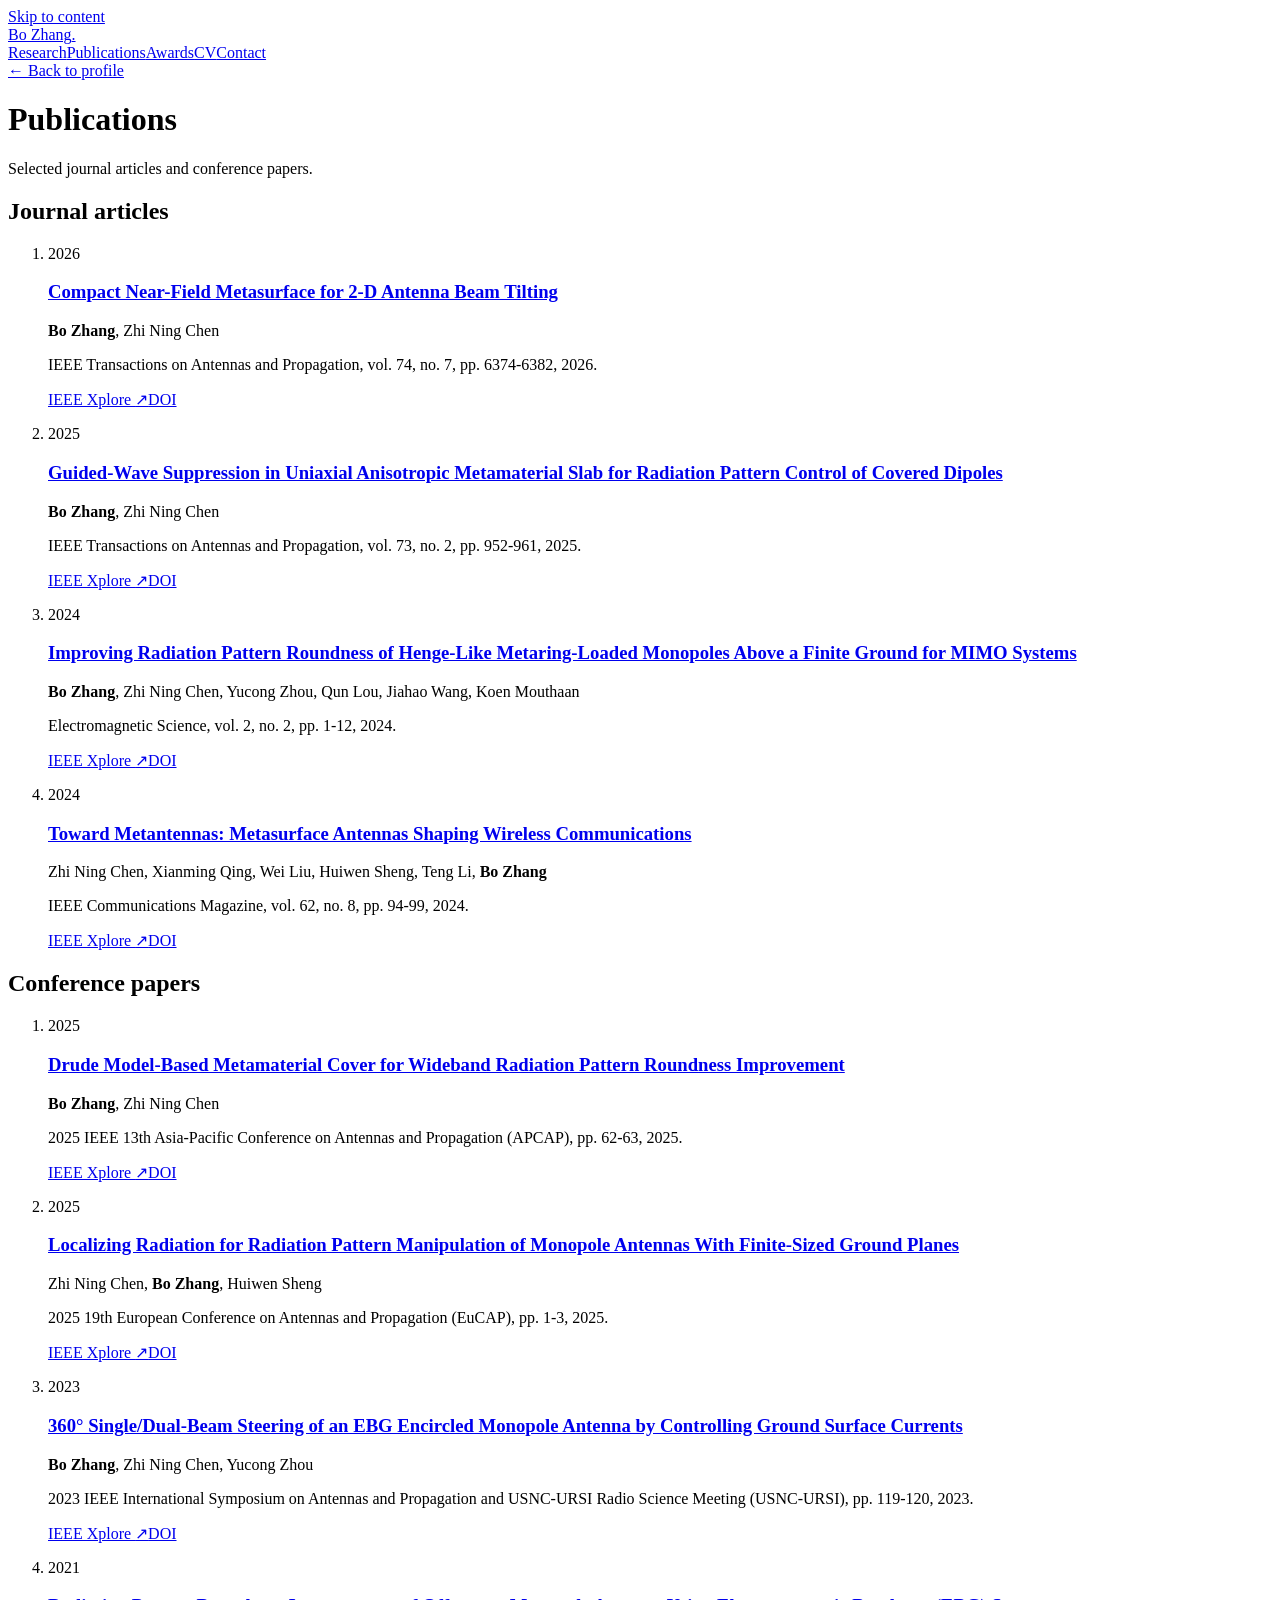
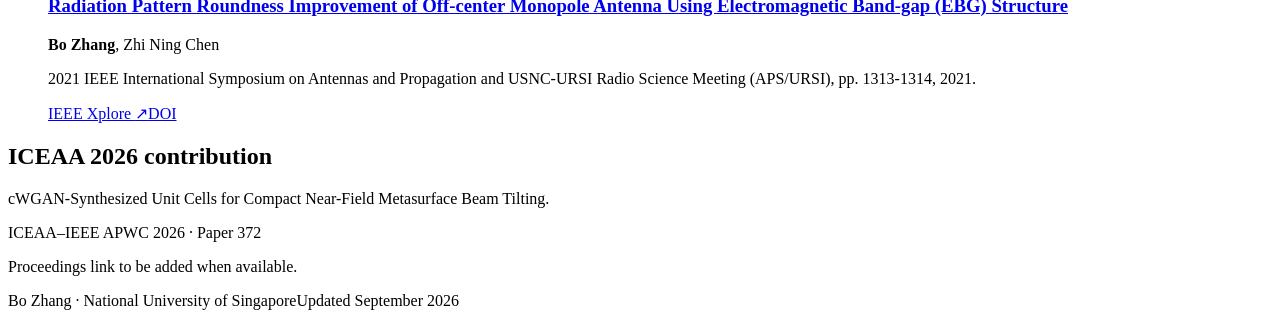
==== publications.html @ dbce574e "Add mobile-ready academic homepage and publications" ====
<!doctype html>
<html lang="en"><head><meta charset="utf-8"><meta name="viewport" content="width=device-width, initial-scale=1">
<meta name="description" content="Journal and conference publications by Bo Zhang on antenna radiation control, metasurfaces and metamaterials."><meta name="color-scheme" content="light">
<title>Publications | Bo Zhang</title><link rel="stylesheet" href="assets/style.css"><link rel="icon" href="assets/favicon.svg" type="image/svg+xml">
</head><body><a class="skip-link" href="#main">Skip to content</a>
<header class="site-header"><div class="header-inner"><a class="wordmark" href="./">Bo Zhang<span class="wordmark-dot" aria-hidden="true">.</span></a>
<nav aria-label="Main navigation"><a href="./#research">Research</a><a href="publications.html">Publications</a><a href="./#awards">Awards</a><a href="assets/Bo_Zhang_CV.pdf">CV</a><a href="./#contact">Contact</a></nav></div></header><main id="main" class="page-shell publications-page"><a class="back-link" href="./">← Back to profile</a><h1>Publications</h1><p class="page-lead">Selected journal articles and conference papers.</p>
<section class="content-section"><h2>Journal articles</h2><ol class="publications"><li class="publication" id="paper-0"><span class="pub-year">2026</span><div>
    <h3><a href="https://ieeexplore.ieee.org/document/11494986/">Compact Near-Field Metasurface for 2-D Antenna Beam Tilting</a></h3><p class="authors"><strong>Bo Zhang</strong>, Zhi Ning Chen</p>
    <p class="pub-meta">IEEE Transactions on Antennas and Propagation, vol. 74, no. 7, pp. 6374-6382, 2026.</p><p class="paper-links"><a href="https://ieeexplore.ieee.org/document/11494986/">IEEE Xplore <span aria-hidden="true">↗</span></a><a href="https://doi.org/10.1109/tap.2026.3685888">DOI</a></p></div></li><li class="publication" id="paper-1"><span class="pub-year">2025</span><div>
    <h3><a href="https://ieeexplore.ieee.org/document/10715531/">Guided-Wave Suppression in Uniaxial Anisotropic Metamaterial Slab for Radiation Pattern Control of Covered Dipoles</a></h3><p class="authors"><strong>Bo Zhang</strong>, Zhi Ning Chen</p>
    <p class="pub-meta">IEEE Transactions on Antennas and Propagation, vol. 73, no. 2, pp. 952-961, 2025.</p><p class="paper-links"><a href="https://ieeexplore.ieee.org/document/10715531/">IEEE Xplore <span aria-hidden="true">↗</span></a><a href="https://doi.org/10.1109/tap.2024.3474799">DOI</a></p></div></li><li class="publication" id="paper-2"><span class="pub-year">2024</span><div>
    <h3><a href="https://ieeexplore.ieee.org/document/10636178/">Improving Radiation Pattern Roundness of Henge-Like Metaring-Loaded Monopoles Above a Finite Ground for MIMO Systems</a></h3><p class="authors"><strong>Bo Zhang</strong>, Zhi Ning Chen, Yucong Zhou, Qun Lou, Jiahao Wang, Koen Mouthaan</p>
    <p class="pub-meta">Electromagnetic Science, vol. 2, no. 2, pp. 1-12, 2024.</p><p class="paper-links"><a href="https://ieeexplore.ieee.org/document/10636178/">IEEE Xplore <span aria-hidden="true">↗</span></a><a href="https://doi.org/10.23919/emsci.2024.0018">DOI</a></p></div></li><li class="publication" id="paper-3"><span class="pub-year">2024</span><div>
    <h3><a href="https://ieeexplore.ieee.org/document/10634056/">Toward Metantennas: Metasurface Antennas Shaping Wireless Communications</a></h3><p class="authors">Zhi Ning Chen, Xianming Qing, Wei Liu, Huiwen Sheng, Teng Li, <strong>Bo Zhang</strong></p>
    <p class="pub-meta">IEEE Communications Magazine, vol. 62, no. 8, pp. 94-99, 2024.</p><p class="paper-links"><a href="https://ieeexplore.ieee.org/document/10634056/">IEEE Xplore <span aria-hidden="true">↗</span></a><a href="https://doi.org/10.1109/mcom.001.2400047">DOI</a></p></div></li></ol></section>
<section class="content-section"><h2>Conference papers</h2><ol class="publications"><li class="publication" id="paper-4"><span class="pub-year">2025</span><div>
    <h3><a href="https://ieeexplore.ieee.org/document/11210791/">Drude Model-Based Metamaterial Cover for Wideband Radiation Pattern Roundness Improvement</a></h3><p class="authors"><strong>Bo Zhang</strong>, Zhi Ning Chen</p>
    <p class="pub-meta">2025 IEEE 13th Asia-Pacific Conference on Antennas and Propagation (APCAP), pp. 62-63, 2025.</p><p class="paper-links"><a href="https://ieeexplore.ieee.org/document/11210791/">IEEE Xplore <span aria-hidden="true">↗</span></a><a href="https://doi.org/10.1109/apcap65837.2025.11210791">DOI</a></p></div></li><li class="publication" id="paper-5"><span class="pub-year">2025</span><div>
    <h3><a href="https://ieeexplore.ieee.org/document/10999378/">Localizing Radiation for Radiation Pattern Manipulation of Monopole Antennas With Finite-Sized Ground Planes</a></h3><p class="authors">Zhi Ning Chen, <strong>Bo Zhang</strong>, Huiwen Sheng</p>
    <p class="pub-meta">2025 19th European Conference on Antennas and Propagation (EuCAP), pp. 1-3, 2025.</p><p class="paper-links"><a href="https://ieeexplore.ieee.org/document/10999378/">IEEE Xplore <span aria-hidden="true">↗</span></a><a href="https://doi.org/10.23919/eucap63536.2025.10999378">DOI</a></p></div></li><li class="publication" id="paper-6"><span class="pub-year">2023</span><div>
    <h3><a href="https://ieeexplore.ieee.org/document/10238095/">360° Single/Dual-Beam Steering of an EBG Encircled Monopole Antenna by Controlling Ground Surface Currents</a></h3><p class="authors"><strong>Bo Zhang</strong>, Zhi Ning Chen, Yucong Zhou</p>
    <p class="pub-meta">2023 IEEE International Symposium on Antennas and Propagation and USNC-URSI Radio Science Meeting (USNC-URSI), pp. 119-120, 2023.</p><p class="paper-links"><a href="https://ieeexplore.ieee.org/document/10238095/">IEEE Xplore <span aria-hidden="true">↗</span></a><a href="https://doi.org/10.1109/usnc-ursi52151.2023.10238095">DOI</a></p></div></li><li class="publication" id="paper-7"><span class="pub-year">2021</span><div>
    <h3><a href="https://ieeexplore.ieee.org/document/9704411/">Radiation Pattern Roundness Improvement of Off-center Monopole Antenna Using Electromagnetic Band-gap (EBG) Structure</a></h3><p class="authors"><strong>Bo Zhang</strong>, Zhi Ning Chen</p>
    <p class="pub-meta">2021 IEEE International Symposium on Antennas and Propagation and USNC-URSI Radio Science Meeting (APS/URSI), pp. 1313-1314, 2021.</p><p class="paper-links"><a href="https://ieeexplore.ieee.org/document/9704411/">IEEE Xplore <span aria-hidden="true">↗</span></a><a href="https://doi.org/10.1109/aps/ursi47566.2021.9704411">DOI</a></p></div></li></ol></section>
<section class="content-section"><h2>ICEAA 2026 contribution</h2><p>cWGAN-Synthesized Unit Cells for Compact Near-Field Metasurface Beam Tilting.</p><p class="muted">ICEAA–IEEE APWC 2026 · Paper 372</p><p class="pending">Proceedings link to be added when available.</p></section></main><footer class="site-footer"><span>Bo Zhang · National University of Singapore</span><span>Updated September 2026</span></footer></body></html>
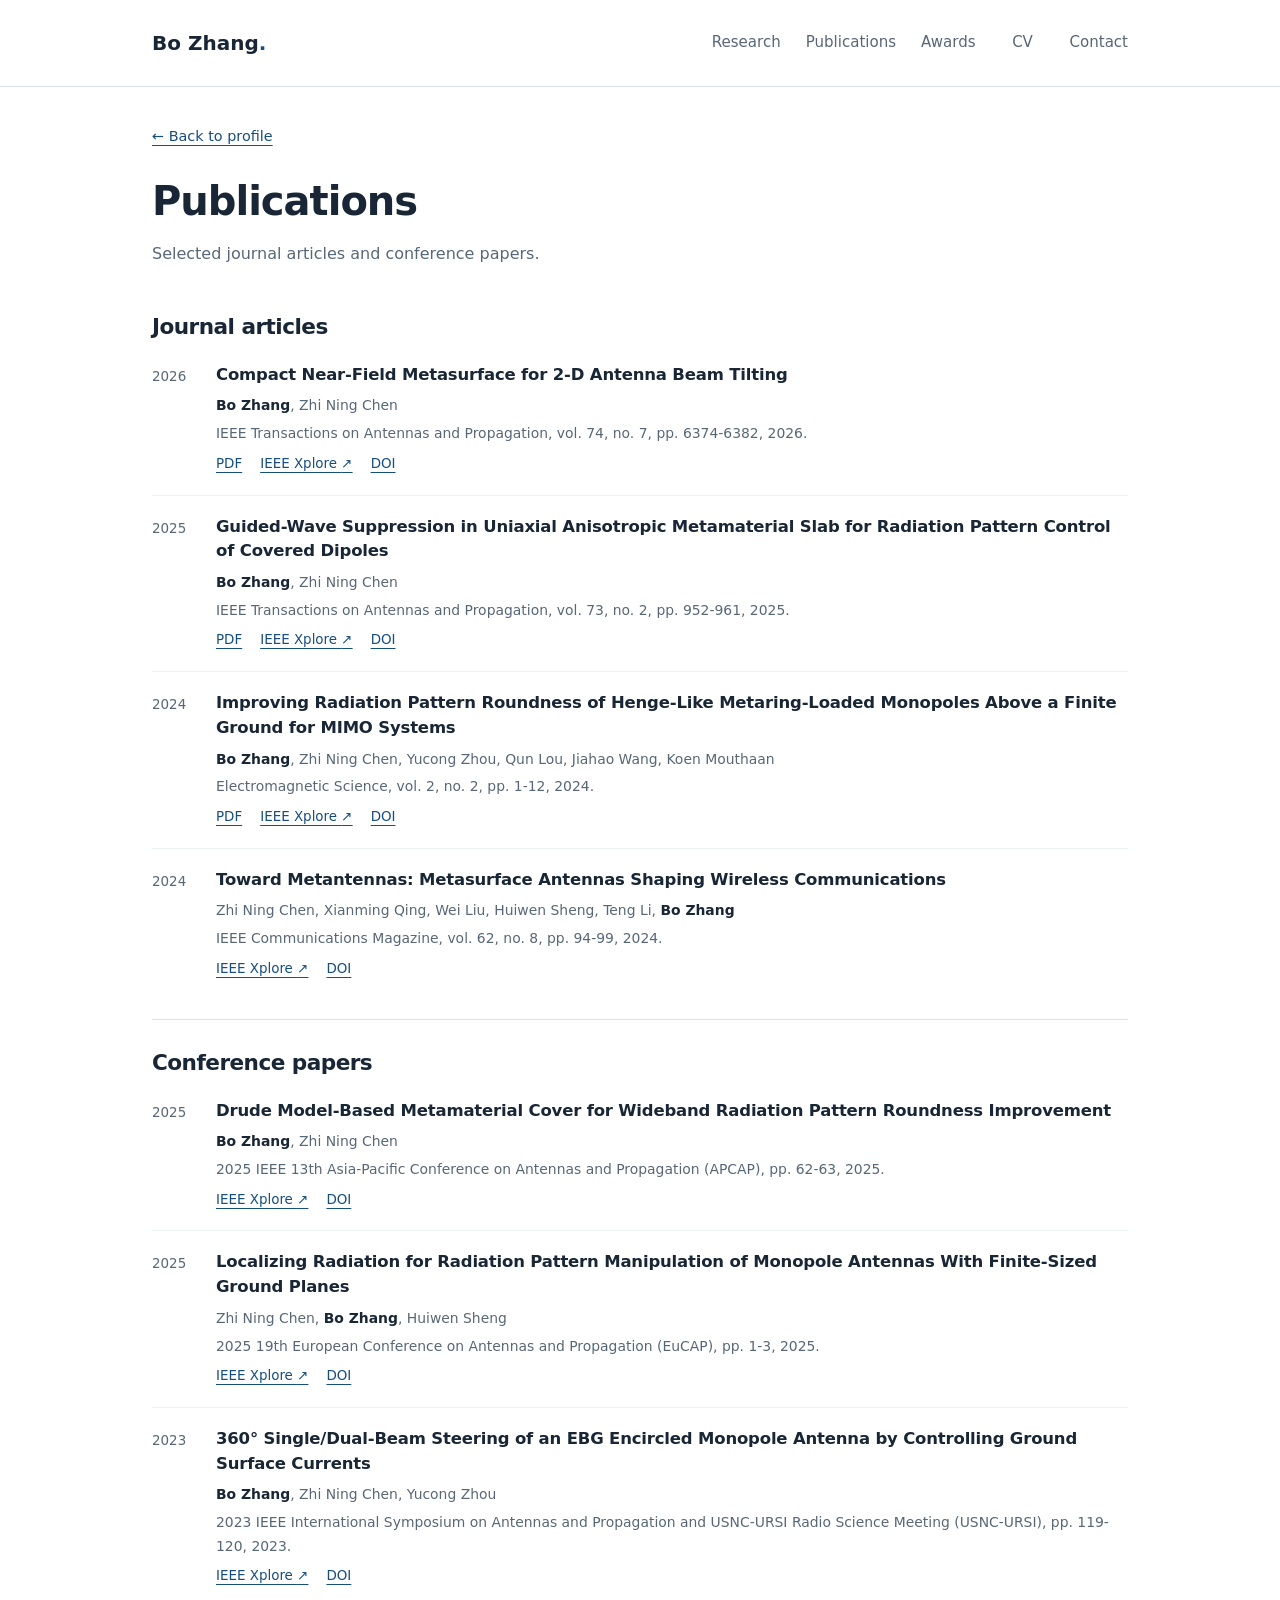
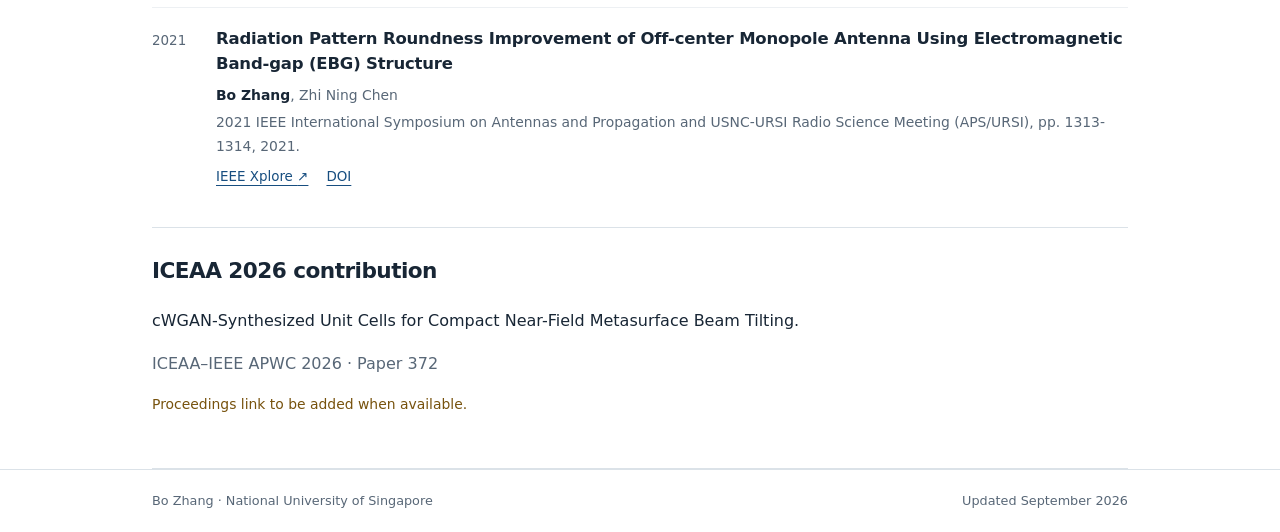
==== commit a55abd60: "Link featured publications directly to PDFs" ====
--- a/publications.html
+++ b/publications.html
@@ -6,12 +6,12 @@
 <header class="site-header"><div class="header-inner"><a class="wordmark" href="./">Bo Zhang<span class="wordmark-dot" aria-hidden="true">.</span></a>
 <nav aria-label="Main navigation"><a href="./#research">Research</a><a href="publications.html">Publications</a><a href="./#awards">Awards</a><a href="assets/Bo_Zhang_CV.pdf">CV</a><a href="./#contact">Contact</a></nav></div></header><main id="main" class="page-shell publications-page"><a class="back-link" href="./">← Back to profile</a><h1>Publications</h1><p class="page-lead">Selected journal articles and conference papers.</p>
 <section class="content-section"><h2>Journal articles</h2><ol class="publications"><li class="publication" id="paper-0"><span class="pub-year">2026</span><div>
-    <h3><a href="https://ieeexplore.ieee.org/document/11494986/">Compact Near-Field Metasurface for 2-D Antenna Beam Tilting</a></h3><p class="authors"><strong>Bo Zhang</strong>, Zhi Ning Chen</p>
-    <p class="pub-meta">IEEE Transactions on Antennas and Propagation, vol. 74, no. 7, pp. 6374-6382, 2026.</p><p class="paper-links"><a href="https://ieeexplore.ieee.org/document/11494986/">IEEE Xplore <span aria-hidden="true">↗</span></a><a href="https://doi.org/10.1109/tap.2026.3685888">DOI</a></p></div></li><li class="publication" id="paper-1"><span class="pub-year">2025</span><div>
-    <h3><a href="https://ieeexplore.ieee.org/document/10715531/">Guided-Wave Suppression in Uniaxial Anisotropic Metamaterial Slab for Radiation Pattern Control of Covered Dipoles</a></h3><p class="authors"><strong>Bo Zhang</strong>, Zhi Ning Chen</p>
-    <p class="pub-meta">IEEE Transactions on Antennas and Propagation, vol. 73, no. 2, pp. 952-961, 2025.</p><p class="paper-links"><a href="https://ieeexplore.ieee.org/document/10715531/">IEEE Xplore <span aria-hidden="true">↗</span></a><a href="https://doi.org/10.1109/tap.2024.3474799">DOI</a></p></div></li><li class="publication" id="paper-2"><span class="pub-year">2024</span><div>
-    <h3><a href="https://ieeexplore.ieee.org/document/10636178/">Improving Radiation Pattern Roundness of Henge-Like Metaring-Loaded Monopoles Above a Finite Ground for MIMO Systems</a></h3><p class="authors"><strong>Bo Zhang</strong>, Zhi Ning Chen, Yucong Zhou, Qun Lou, Jiahao Wang, Koen Mouthaan</p>
-    <p class="pub-meta">Electromagnetic Science, vol. 2, no. 2, pp. 1-12, 2024.</p><p class="paper-links"><a href="https://ieeexplore.ieee.org/document/10636178/">IEEE Xplore <span aria-hidden="true">↗</span></a><a href="https://doi.org/10.23919/emsci.2024.0018">DOI</a></p></div></li><li class="publication" id="paper-3"><span class="pub-year">2024</span><div>
+    <h3><a href="assets/paper-nearfield-tap-2026.pdf">Compact Near-Field Metasurface for 2-D Antenna Beam Tilting</a></h3><p class="authors"><strong>Bo Zhang</strong>, Zhi Ning Chen</p>
+    <p class="pub-meta">IEEE Transactions on Antennas and Propagation, vol. 74, no. 7, pp. 6374-6382, 2026.</p><p class="paper-links"><a href="assets/paper-nearfield-tap-2026.pdf">PDF</a><a href="https://ieeexplore.ieee.org/document/11494986/">IEEE Xplore <span aria-hidden="true">↗</span></a><a href="https://doi.org/10.1109/tap.2026.3685888">DOI</a></p></div></li><li class="publication" id="paper-1"><span class="pub-year">2025</span><div>
+    <h3><a href="assets/paper-guidedwave-tap-2025.pdf">Guided-Wave Suppression in Uniaxial Anisotropic Metamaterial Slab for Radiation Pattern Control of Covered Dipoles</a></h3><p class="authors"><strong>Bo Zhang</strong>, Zhi Ning Chen</p>
+    <p class="pub-meta">IEEE Transactions on Antennas and Propagation, vol. 73, no. 2, pp. 952-961, 2025.</p><p class="paper-links"><a href="assets/paper-guidedwave-tap-2025.pdf">PDF</a><a href="https://ieeexplore.ieee.org/document/10715531/">IEEE Xplore <span aria-hidden="true">↗</span></a><a href="https://doi.org/10.1109/tap.2024.3474799">DOI</a></p></div></li><li class="publication" id="paper-2"><span class="pub-year">2024</span><div>
+    <h3><a href="assets/paper-metaring-emscience-2024.pdf">Improving Radiation Pattern Roundness of Henge-Like Metaring-Loaded Monopoles Above a Finite Ground for MIMO Systems</a></h3><p class="authors"><strong>Bo Zhang</strong>, Zhi Ning Chen, Yucong Zhou, Qun Lou, Jiahao Wang, Koen Mouthaan</p>
+    <p class="pub-meta">Electromagnetic Science, vol. 2, no. 2, pp. 1-12, 2024.</p><p class="paper-links"><a href="assets/paper-metaring-emscience-2024.pdf">PDF</a><a href="https://ieeexplore.ieee.org/document/10636178/">IEEE Xplore <span aria-hidden="true">↗</span></a><a href="https://doi.org/10.23919/emsci.2024.0018">DOI</a></p></div></li><li class="publication" id="paper-3"><span class="pub-year">2024</span><div>
     <h3><a href="https://ieeexplore.ieee.org/document/10634056/">Toward Metantennas: Metasurface Antennas Shaping Wireless Communications</a></h3><p class="authors">Zhi Ning Chen, Xianming Qing, Wei Liu, Huiwen Sheng, Teng Li, <strong>Bo Zhang</strong></p>
     <p class="pub-meta">IEEE Communications Magazine, vol. 62, no. 8, pp. 94-99, 2024.</p><p class="paper-links"><a href="https://ieeexplore.ieee.org/document/10634056/">IEEE Xplore <span aria-hidden="true">↗</span></a><a href="https://doi.org/10.1109/mcom.001.2400047">DOI</a></p></div></li></ol></section>
 <section class="content-section"><h2>Conference papers</h2><ol class="publications"><li class="publication" id="paper-4"><span class="pub-year">2025</span><div>
--- a/assets/style.css
+++ b/assets/style.css
@@ -0,0 +1,37 @@
+:root{--ink:#182635;--muted:#586777;--blue:#174e80;--line:#dbe2e8;--pale:#f3f6f9;--amber:#77520d;--width:1040px;--body:system-ui,-apple-system,BlinkMacSystemFont,"Segoe UI",Arial,sans-serif}
+*{box-sizing:border-box}html{scroll-behavior:smooth;scroll-padding-top:24px}body{margin:0;background:#fff;color:var(--ink);font-family:var(--body);font-size:16px;line-height:1.7}a{color:var(--blue);text-decoration-thickness:1px;text-underline-offset:4px}a:hover{text-decoration:underline;color:#0b365c}a:focus-visible{outline:3px solid #bb8718;outline-offset:5px}h1,h2,h3,p,figure{margin-top:0}p{margin-bottom:1em}h1,h2,h3{line-height:1.25;letter-spacing:-.025em}h1{font-size:clamp(2.5rem,5vw,3.5rem);margin-bottom:14px;font-weight:700}h2{font-size:1.7rem;font-weight:650;margin-bottom:22px}h3{font-size:1.13rem;font-weight:650;margin-bottom:9px}img{max-width:100%;height:auto}.site-header{border-bottom:1px solid var(--line)}.header-inner{max-width:var(--width);margin:0 auto;padding:21px 32px;display:flex;justify-content:space-between;align-items:center;gap:24px}.wordmark{font-size:1.25rem;font-weight:750;color:var(--ink);text-decoration:none;white-space:nowrap}.wordmark-dot{color:var(--blue)}nav{display:flex;flex-wrap:wrap;gap:12px 25px}nav a{font-size:.94rem;color:var(--muted);text-decoration:none}.page-shell{max-width:var(--width);margin:0 auto;padding:0 32px}.intro{display:grid;grid-template-columns:minmax(0,1fr) 180px;gap:64px;padding:58px 0 34px}.intro-copy{max-width:685px}.eyebrow{font-size:.78rem;line-height:1.6;letter-spacing:.11em;text-transform:uppercase;font-weight:650;color:var(--blue);margin-bottom:12px}.intro-focus{font-size:clamp(1.35rem,2.4vw,1.7rem);line-height:1.4;letter-spacing:-.018em;color:var(--muted);margin-bottom:24px}.intro-copy>p:not(.eyebrow):not(.intro-focus){max-width:64ch}.intro-actions{display:flex;flex-wrap:wrap;gap:24px;align-items:center;margin-top:25px}.intro-actions>a:not(.button){font-size:.95rem}.button{display:inline-flex;align-items:center;gap:8px;background:var(--blue);color:#fff;text-decoration:none;padding:11px 19px;border-radius:3px;min-height:46px;font-size:.93rem;font-weight:600}.button span{font-weight:400}.button:hover{background:#123f69;color:#fff;text-decoration:none}.portrait{margin:38px 0 0;text-align:left}.portrait img{display:block;width:150px;height:200px;object-fit:contain;background:#fff}.portrait figcaption{font-size:.9rem;font-weight:600;margin-top:16px;line-height:1.65}.portrait figcaption span{font-size:.84rem;font-weight:400;color:var(--muted)}.conference-note{background:var(--pale);border-left:3px solid var(--blue);padding:17px 22px;margin:8px 0 2px}.conference-note .eyebrow{font-size:.74rem}.conference-note p{margin:5px 0 0;font-size:.97rem;line-height:1.6}.content-section{padding:43px 0;border-bottom:1px solid var(--line)}.section-heading{display:flex;align-items:baseline;justify-content:space-between;gap:15px}.section-heading>a{font-size:.93rem;white-space:nowrap}.projects{display:grid;gap:30px}.project{display:grid;grid-template-columns:210px minmax(0,1fr);gap:29px;align-items:start}.project p:not(.eyebrow){font-size:.97rem;line-height:1.75;margin-bottom:11px}.project .eyebrow{font-size:.71rem;margin-bottom:8px}.project h3{font-size:1.22rem;margin-bottom:11px}.project-visual{width:100%;aspect-ratio:4/3}.project-visual img{width:100%;height:100%;object-fit:contain}.figure-placeholder{height:100%;background:var(--pale);border:1px dashed #c8d2dd;display:flex;flex-direction:column;align-items:center;justify-content:center;gap:8px;color:#64758a;padding:15px;text-align:center;font-size:.78rem}.figure-number{font-size:1.75rem;color:#8395a8;font-weight:350}.text-link,.research-status{font-size:.91rem}.research-status{color:var(--muted);font-style:italic}.publications{list-style:none;padding:0;margin:0}.publication{display:grid;grid-template-columns:47px minmax(0,1fr);gap:17px;padding:19px 0;border-bottom:1px solid #edf0f3}.publication:first-child{padding-top:0}.publication:last-child{border-bottom:0;padding-bottom:0}.pub-year{font-size:.84rem;color:var(--muted);padding-top:3px}.publication h3{font-size:1.03rem;line-height:1.5;letter-spacing:-.01em;margin:0 0 7px}.publication h3 a{text-decoration:none;color:var(--ink)}.publication h3 a:hover{text-decoration:underline;color:var(--blue)}.authors,.pub-meta{font-size:.87rem;line-height:1.7;margin:0 0 4px;color:var(--muted)}.authors strong{font-weight:650;color:var(--ink)}.paper-links{display:flex;gap:18px;font-size:.84rem;margin:7px 0 0}.timeline{list-style:none;margin:0;padding:0;display:grid;gap:20px}.timeline li{display:grid;grid-template-columns:47px minmax(0,1fr);gap:17px}.timeline h3{font-size:1rem;letter-spacing:0;line-height:1.45;margin-bottom:3px}.timeline p{color:var(--muted);font-size:.94rem;margin:0}.timeline a{font-size:.87rem}.year{font-size:.87rem;color:var(--muted);padding-top:2px}.background-grid{display:grid;grid-template-columns:1.3fr 1fr;gap:54px}.background-grid h2{font-size:1.35rem}.background-grid p{font-size:.94rem}.compact{gap:17px}.muted{color:var(--muted)}.contact-section{display:grid;grid-template-columns:1fr 1fr;gap:45px;border-bottom:0;padding-bottom:50px}.contact-section h2{margin-bottom:16px}.contact-section .eyebrow{margin-bottom:7px}.contact-section p{font-size:.93rem;color:var(--muted)}.contact-links{display:flex;flex-direction:column;justify-content:center;align-items:flex-start;gap:11px;font-size:.93rem;overflow-wrap:anywhere}.pending{font-size:.87rem;color:var(--amber)}.contact-links .pending{border-bottom:1px dashed #c9bda3;padding-bottom:2px}.site-footer{border-top:1px solid var(--line);padding:20px max(32px,calc((100vw - 976px)/2));font-size:.8rem;color:var(--muted);display:flex;justify-content:space-between;gap:20px}.publications-page{padding-top:35px}.back-link{display:inline-block;font-size:.9rem;margin-bottom:28px}.publications-page>h1{font-size:2.5rem}.page-lead{color:var(--muted)}.publications-page .content-section{padding:30px 0 38px}.publications-page h2{font-size:1.35rem}.skip-link{position:absolute;left:16px;top:-100px;padding:8px 16px;background:#fff;z-index:10}.skip-link:focus{top:10px}
+@media(max-width:760px){.header-inner{padding:18px 22px;align-items:flex-start;gap:14px;flex-direction:column}nav{gap:9px 20px}nav a{font-size:.89rem;padding:3px 0;display:inline-block}.page-shell{padding:0 22px}.intro{grid-template-columns:minmax(0,1fr) 108px;gap:23px;padding-top:36px}.portrait{margin-top:40px}.portrait img{width:108px;height:144px}.portrait figcaption{font-size:.82rem}.portrait figcaption span{font-size:.78rem}.intro-copy>p:not(.eyebrow):not(.intro-focus),.intro-actions{grid-column:1/-1}.intro{display:grid}.intro-copy{display:contents}.intro-copy .eyebrow,.intro-copy h1,.intro-copy .intro-focus{grid-column:1;max-width:100%}.intro-copy .eyebrow{grid-row:1;margin-bottom:-17px;align-self:end}.intro-copy h1{grid-row:2;margin:0}.intro-copy .intro-focus{grid-row:3;margin:0;font-size:1.22rem}.portrait{grid-column:2;grid-row:1/4;margin:0;align-self:center}.portrait figcaption{display:none}.intro-copy>p:not(.eyebrow):not(.intro-focus){margin:0}.intro-actions{margin-top:0;gap:20px}.desktop-break{display:none}.project{grid-template-columns:150px minmax(0,1fr);gap:20px}.project h3{font-size:1.1rem}.background-grid{gap:30px}.site-footer{padding:20px 22px;flex-wrap:wrap}.content-section{padding:34px 0}.section-heading{align-items:flex-start}.section-heading h2{font-size:1.45rem}.section-heading>a{white-space:normal;max-width:130px;text-align:right;font-size:.87rem}.contact-section{gap:24px}.publications-page{padding-top:28px}}
+@media(max-width:520px){.project{grid-template-columns:1fr;gap:16px}.project-visual{aspect-ratio:auto;height:130px}.figure-placeholder{flex-direction:row;gap:15px}.figure-number{font-size:1.35rem}.projects{gap:30px}.background-grid,.contact-section{grid-template-columns:1fr;gap:32px}.publication{grid-template-columns:1fr;gap:5px}.pub-year{padding:0;font-size:.8rem}.timeline li{grid-template-columns:43px minmax(0,1fr);gap:10px}.intro{gap:19px}.intro-copy .eyebrow{font-size:.65rem}.intro-copy h1{font-size:2.35rem}.intro-copy .intro-focus{font-size:1.08rem}.conference-note{padding:15px 17px}.button{padding:11px 16px}.contact-section{padding-bottom:35px}.site-footer{gap:5px}.site-footer span{width:100%}.eyebrow{overflow-wrap:anywhere}}
+/* Keep text reflow and touch targets usable on narrow screens. */
+.intro-copy,.project>div,.publication>div,.background-grid>div,.contact-section>div{min-width:0}
+.publication h3,.project h3,.intro-copy p,.contact-links a{overflow-wrap:anywhere}
+nav a{display:inline-flex;align-items:center;justify-content:center;min-width:44px;min-height:44px}
+@media(max-width:760px){
+  .header-inner nav{width:100%;justify-content:space-between;gap:4px 8px}
+  nav a{display:inline-flex;align-items:center;justify-content:center;min-width:44px;min-height:44px;padding:8px 0}
+  .intro-copy .eyebrow{margin-bottom:0;font-size:.75rem}
+  .project .eyebrow,.conference-note .eyebrow{font-size:.75rem}
+  .paper-links{gap:14px;margin-top:2px}
+  .paper-links a,.text-link,.timeline a,.contact-links a,.intro-actions>a:not(.button),.section-heading>a,.back-link{display:inline-flex;align-items:center;min-height:44px;min-width:44px}
+  .section-heading>a{justify-content:flex-end}
+  .authors,.pub-meta,.paper-links,.pub-year,.year{font-size:.875rem}
+  .contact-links{gap:6px}
+  .intro-actions{grid-row:4}
+}
+@media(max-width:380px){
+  .header-inner nav{display:grid;grid-template-columns:repeat(3,minmax(0,1fr));gap:0 8px}
+  .intro{grid-template-columns:minmax(0,1fr) 84px;gap:16px}
+  .portrait img{width:84px;height:112px}
+  .intro-copy h1{font-size:2.2rem}
+  .intro-actions{gap:12px}
+}
+@media(prefers-reduced-motion:reduce){html{scroll-behavior:auto}}
+@media print{.site-header,.intro-actions,.paper-links,.back-link,.site-footer,.figure-placeholder,.skip-link{display:none}.page-shell{max-width:none;padding:0}.intro{padding:0}.content-section{padding:18px 0}body{font-size:11pt}h1{font-size:25pt}a{color:#000}.project{grid-template-columns:1fr}.project-visual{display:none}.project,.publication,.timeline li{break-inside:avoid}.contact-links{font-size:10pt}}
+/* Representative paper figures: preserve all panels and their original aspect ratios. */
+.project{grid-template-columns:minmax(260px,340px) minmax(0,1fr);align-items:start}
+.project-visual{height:auto;aspect-ratio:auto;background:#fff;overflow:visible;border:0}
+.project-visual .figure-link{display:block;background:#fff;border:1px solid var(--line);padding:8px;border-radius:4px}
+.project-visual img{display:block;width:100%;height:auto;max-height:none;object-fit:contain}
+.project-visual .figure-caption{margin:8px 0 0;font-size:.8rem;color:var(--muted);line-height:1.45}
+.figure-link:focus-visible{outline:3px solid var(--accent);outline-offset:4px}
+@media(max-width:760px){.project{grid-template-columns:1fr;gap:18px}.project-visual{height:auto;max-width:100%}.projects{gap:36px}}
